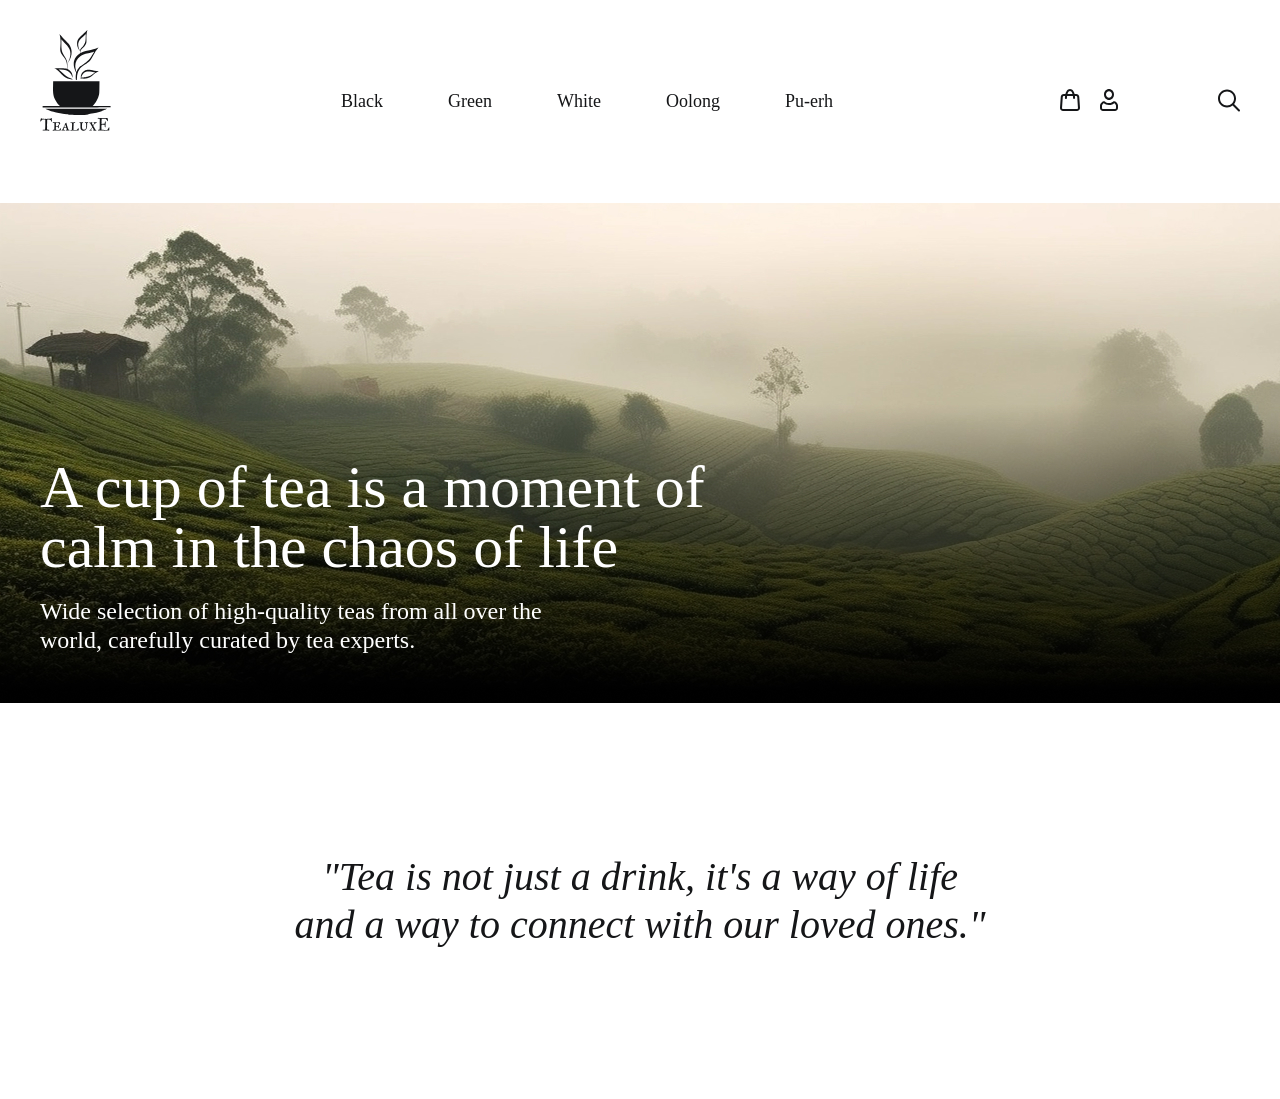
==== main.html @ 724eb08b "First commit" ====
<!DOCTYPE html>
<html lang="en">
  <head>
    <meta charset="UTF-8" />
    <meta name="viewport" content="width=device-width, initial-scale=1.0" />
    <link rel="preconnect" href="https://fonts.googleapis.com" />
    <link rel="preconnect" href="https://fonts.gstatic.com" crossorigin />
    <link
      href="https://fonts.googleapis.com/css2?family=IBM+Plex+Sans:ital,wght@0,100..700;1,100..700&display=swap"
      rel="stylesheet"
    />
    <link rel="stylesheet" href="assets/css/main.css" />
    <link rel="stylesheet" href="assets/css/reset.css" />
    <title>Tea shop</title>
  </head>
  <body>
    <header class="header">
      <div class="container">
        <div class="header-content">
          <a href="#!" class="logo">
            <img src="assets/img/logo.svg" alt="Logo" />
          </a>
          <nav class="menu">
            <button class="menu-button">
              <span></span>
              <span></span>
              <span></span>
              <span></span>
            </button>
            <ul class="menu-list">
              <li class="menu-item">
                <a href="#!">Black</a>
              </li>
              <li class="menu-item">
                <a href="#!">Green</a>
              </li>
              <li class="menu-item">
                <a href="#!">White</a>
              </li>
              <li class="menu-item">
                <a href="#!">Oolong</a>
              </li>
              <li class="menu-item">
                <a href="#!">Pu-erh</a>
              </li>
            </ul>
          </nav>
          <ul class="user-actions">
            <li class="user-actions-item">
              <a href="#!" class="user-actions-link">
                <img src="assets/img/cart.svg" alt="Cart" />
              </a>
            </li>
            <li class="user-actions-item">
              <a href="#!" class="user-actions-link">
                <img src="assets/img/profile.svg" alt="Profile" />
              </a>
            </li>
            <li class="user-actions-item user-action-item-search">
              <a href="#!" class="user-actions-link ">
                <img src="assets/img/icon.svg" alt="search" />
              </a>
            </li>
          </ul>
        </div>
      </div>
    </header>
    <main class="main">
      <section class="first">
        <div class="container">
          <div class="main-content">
            <h1 class="top-title">
              A cup of tea is a moment of calm in the chaos of life
            </h1>
            <p class="top-text">
              Wide selection of high-quality teas from all over the world,
              carefully curated by tea experts.
            </p>
          </div>
        </div>
      </section>
      <blockquote class="blockqoute">
        <p class="blockqoute-text">
          "Tea is not just a drink, it's a way of life and a way to connect with
          our loved ones."
        </p>
      </blockquote>
    </main>
    <script src="js/main.js"></script>
  </body>
</html>
---- assets/css/main.css ----
body {
    font-family: "IBM Plex Sans", sans-serif;
}

html {
    box-sizing: border-box;
}

*,
*::after,
*::before {
    box-sizing: inherit;
}

a {
    text-decoration: none;
}

.container {
    max-width: 1240px;
    margin: 0 auto;
    padding-left: 20px;
    padding-right: 20px;
}

.header {
    margin-top: 30px;
    margin-bottom: 30px;
}

.header-content {
    display: flex;
    justify-content: space-between;
    align-items: center;

    min-height: 140px;
}

.logo {
    margin-bottom: 35px;
}

.menu-button {
    display: flex;
    flex-direction: column;
    justify-content: space-between;
    display: none;
    width: 40px;
    height: 18px;
}

.menu-button span {
    background-color: #000;
    width: 100%;
    height: 2px;
}

.menu-list {
    display: flex;
    align-items: center;
    gap: 0 65px;
}

.user-actions {
    display: flex;
    align-items: center;
    gap: 0 20px;
}

.user-action-item-search {
    margin-left: 80px;
}

.menu-item a {
font-weight: 400;
font-size: 18px;
line-height: 25px;

color: #151618;

transition: 0.2s;
}

.menu-item a:hover {
    text-decoration: underline;
    opacity: 0.7;
    font-size: 20px;
}

.first {
    background-image: url(../img/back.jpg);
    background-repeat: no-repeat;
    background-position: bottom left;
    background-size: cover;
}

.main-content {
    min-height: 500px;
    display: flex;
    flex-direction: column;
    justify-content: flex-end;
}

.top-title {
font-weight: 400;
font-size: 60px;
line-height: 100%;

color: #FFFFFF;

margin-bottom: 20px;
max-width: 780px;
}

.top-text {
font-weight: 400;
font-size: 24px;
line-height: 29px;

color: #FFFFFF;

margin-bottom: 48px;
max-width: 560px;
}

.blockqoute-text {
font-family: 'Cormorant';
font-style: italic;
font-weight: 300;
font-size: 40px;
line-height: 48px;
text-align: center;

color: #151618;

margin: 150px auto;
max-width: 704px;
}

@media (max-width: 1000px) {
    .user-action-item-search {
        margin-left: 30px;
    }

    .menu {
        margin-right: auto;
    }

    .menu-list {
        margin-left: 60px;
    }

    .logo {
        margin-bottom: 0;
    }

    .header-content {
        min-height: auto;
    }

    .blockqoute-text {
        margin-top: 120px;
        margin-bottom: 150px;
    }
}

@media (max-width: 860px){
    .menu-list{
        position: absolute;
        top: 0;
        left: 0;
        right: 0;
        width: 360px;
        margin: 0 auto;
        background-color:white;
        display: block;
        text-align: center;
        padding-top: 60px;  
    }

    .menu-button {
        display: flex;
    }

    .menu {
        order: -1;
        margin-right: 0;
    }

    .logo {
        margin-left: auto;
        margin-right: 154px;
    }
}

@media (max-width: 768px) {
    .header-content {
        padding-left: 64px;
        padding-right: 64px;
    }

    .blockqoute-text {
        max-width: 640px;
    }
}

@media (max-width: 680px) {
    .container {
        padding-left: 10px;
        padding-right: 10px;
    }

    .header-content {
        padding-left: 0;
        padding-right: 0;
    }

    .top-title {
        font-size: 40px;
    }

    .blockqoute-text {
        font-size: 16px;
        max-width: 376px;
        margin-top: 60px;
        margin-bottom: 60px;
    }
}

@media (max-width: 480px) {
    .logo {
        margin-right: 80px;
    }

    .logo img {
        width: 40px;
    }
}

@media (max-width: 360px) {
    .logo {
        margin-right: 50px;
    }

    .user-action-item-search {
        margin-left: 0;
    }

    .header-content {
        padding: 10px 0;
    }

    .top-title {
        font-size: 24px;
        margin-bottom: 10px;
    }

    .top-text {
        font-size: 13px;
        margin-bottom: 30px;
    }

    .main-content {
        min-height: 367px;
    }

    .blockqoute-text {
        max-width: 340px;
        margin-top: 70px;
        margin-bottom: 80px;
    }
}
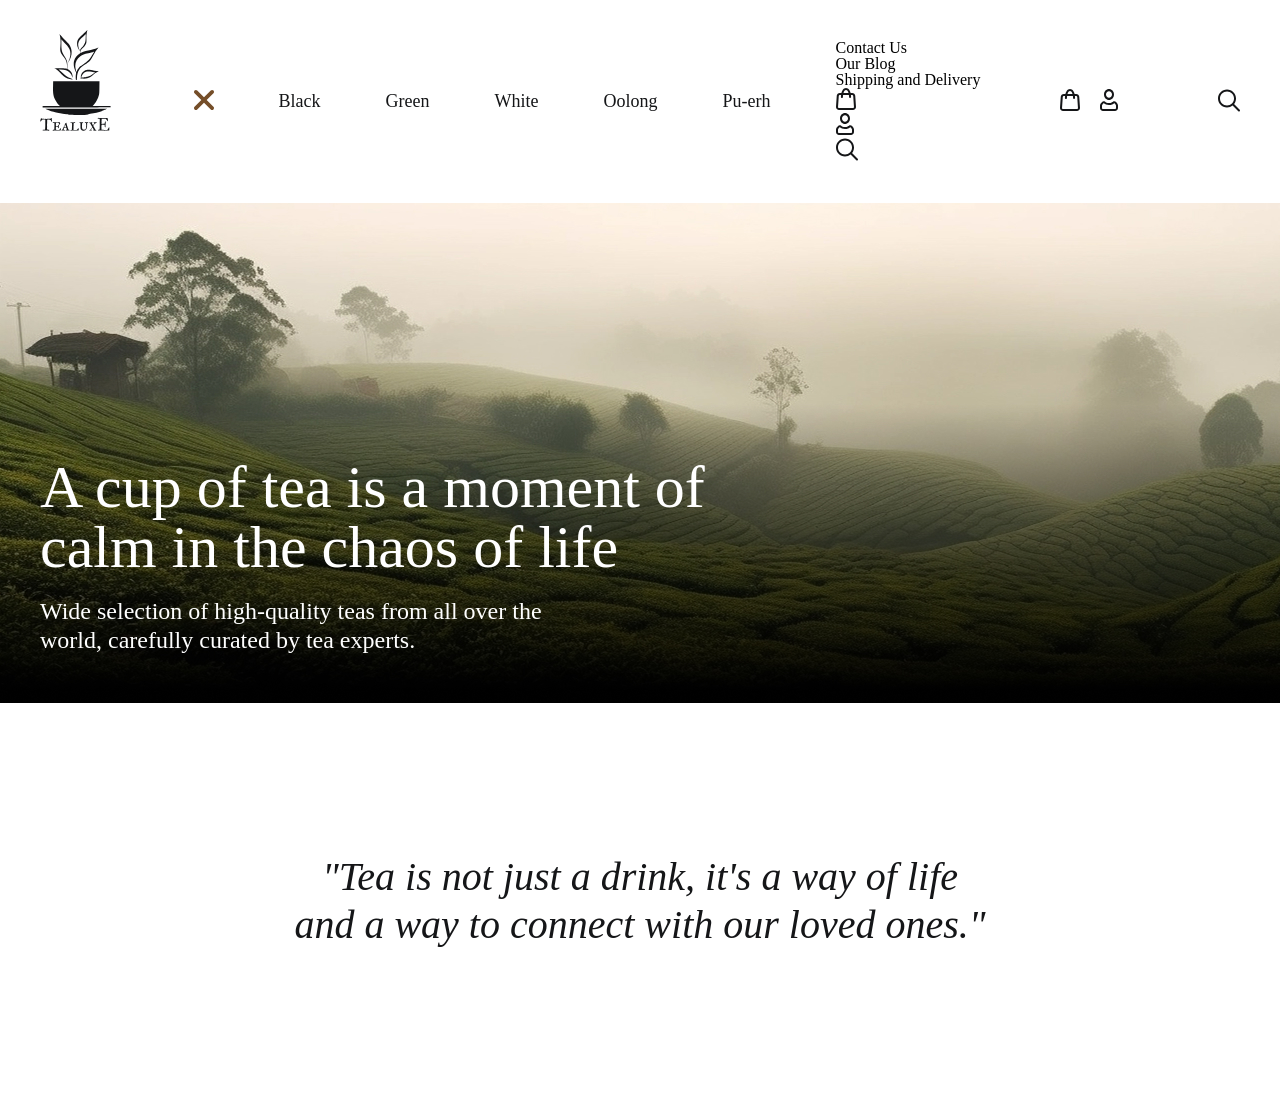
==== commit 64271dfb: "New update" ====
--- a/main.html
+++ b/main.html
@@ -28,6 +28,11 @@
               <span></span>
             </button>
             <ul class="menu-list">
+              <li class="menu-close">
+                <button class="menu-close-btn">
+                  <img src="assets/img/close.svg" alt="Close">
+                </button>
+              </li>
               <li class="menu-item">
                 <a href="#!">Black</a>
               </li>
@@ -43,6 +48,38 @@
               <li class="menu-item">
                 <a href="#!">Pu-erh</a>
               </li>
+              <li class="mobile-nav">
+                <ul class="mobile-menu">
+                  <li class="mobile-menu-item">
+                    <a href="#!" class="mobile-menu-link"> Contact Us </a>
+                  </li>
+                  <li class="mobile-menu-item">
+                    <a href="#!" class="mobile-menu-link"> Our Blog</a>
+                  </li>
+                  <li class="mobile-menu-item">
+                    <a href="#!" class="mobile-menu-link">
+                      Shipping and Delivery</a
+                    >
+                  </li>
+                </ul>
+                <ul class="mobile-actions">
+                  <li class="mobile-actions-item">
+                    <a href="#!" class="mobile-actions-link">
+                      <img src="assets/img/cart.svg" alt="Cart" />
+                    </a>
+                  </li>
+                  <li class="mobile-actions-item">
+                    <a href="#!" class="mobile-actions-link">
+                      <img src="assets/img/profile.svg" alt="Profile" />
+                    </a>
+                  </li>
+                  <li class="mobile-actions-item">
+                    <a href="#!" class="mobile-actions-link">
+                      <img src="assets/img/icon.svg" alt="search" />
+                    </a>
+                  </li>
+                </ul>
+              </li>
             </ul>
           </nav>
           <ul class="user-actions">
@@ -57,7 +94,7 @@
               </a>
             </li>
             <li class="user-actions-item user-action-item-search">
-              <a href="#!" class="user-actions-link ">
+              <a href="#!" class="user-actions-link">
                 <img src="assets/img/icon.svg" alt="search" />
               </a>
             </li>
--- a/assets/css/main.css
+++ b/assets/css/main.css
@@ -178,6 +178,23 @@
         padding-top: 60px;  
     }
 
+    .menu-item {
+        margin-bottom: 30px;
+        font-size: 24px;
+        font-weight: 400;
+    }
+
+    .menu-close-btn {
+        position: absolute;
+        top:20px;
+        right: 20px;
+    }
+
+    .mobile-menu {
+        margin-top: 60px;
+        padding-top: 60px;
+    }
+
     .menu-button {
         display: flex;
     }
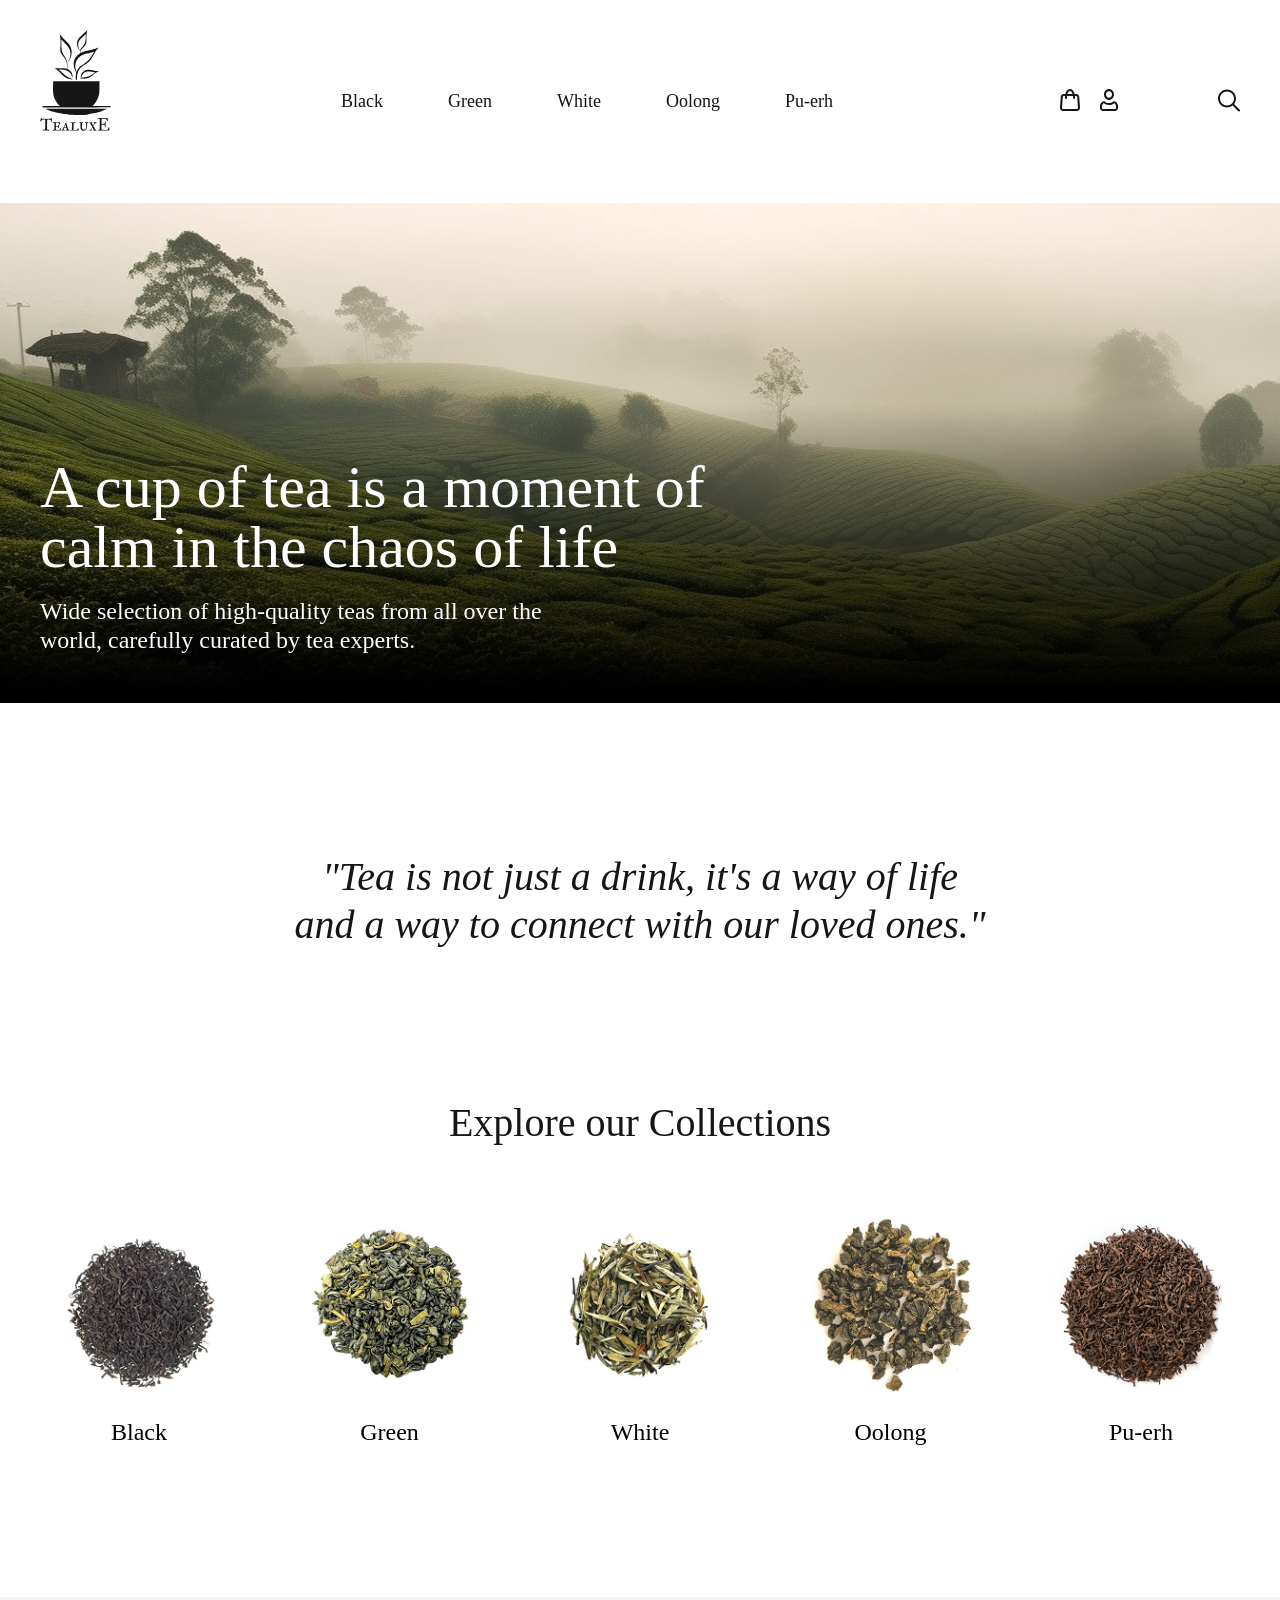
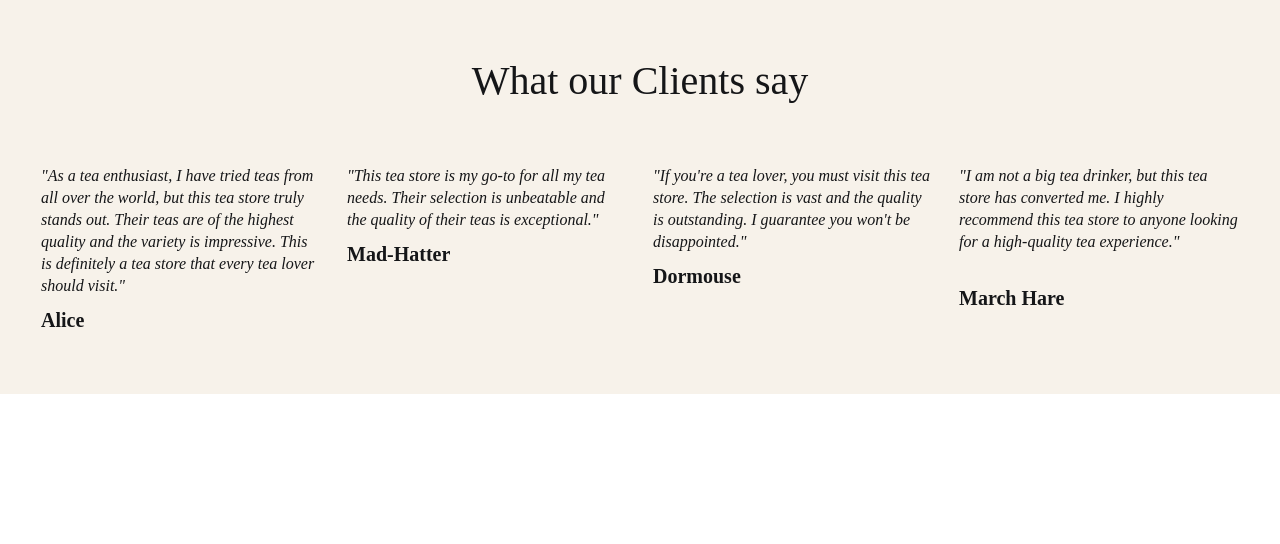
==== commit a6121713: "Version 1.0.3" ====
--- a/main.html
+++ b/main.html
@@ -30,7 +30,7 @@
             <ul class="menu-list">
               <li class="menu-close">
                 <button class="menu-close-btn">
-                  <img src="assets/img/close.svg" alt="Close">
+                  <img src="assets/img/close.svg" alt="Close" />
                 </button>
               </li>
               <li class="menu-item">
@@ -122,6 +122,73 @@
           our loved ones."
         </p>
       </blockquote>
+      <section class="assortiment">
+        <div class="container">
+          <h3 class="assortiment-title">Explore our Collections</h3>
+          <ul class="assortiment-content">
+            <li class="assortiment-item">
+              <img src="assets/img/black.png" alt="" class="assortiment-img" />
+              <p class="assortiment-item-title">Black</p>
+            </li>
+            <li class="assortiment-item">
+              <img src="assets/img/green.png" alt="" class="assortiment-img" />
+              <p class="assortiment-item-title">Green</p>
+            </li>
+            <li class="assortiment-item">
+              <img src="assets/img/white.png" alt="" class="assortiment-img" />
+              <p class="assortiment-item-title">White</p>
+            </li>
+            <li class="assortiment-item">
+              <img src="assets/img/oolong.png" alt="" class="assortiment-img" />
+              <p class="assortiment-item-title">Oolong</p>
+            </li>
+            <li class="assortiment-item">
+              <img src="assets/img/puerh.png" alt="" class="assortiment-img" />
+              <p class="assortiment-item-title">Pu-erh</p>
+            </li>
+          </ul>
+        </div>
+      </section>
+      <section class="feedback">
+        <div class="container">
+          <h3 class="feedback-title">What our Clients say</h3>
+          <ul class="feedback-content">
+            <li class="feedback-item">
+              <p class="feedback-text">
+                "As a tea enthusiast, I have tried teas from all over the world,
+                but this tea store truly stands out. Their teas are of the
+                highest quality and the variety is impressive. This is
+                definitely a tea store that every tea lover should visit."
+              </p>
+              <p class="feedback-author">Alice</p>
+            </li>
+            <li class="feedback-item">
+              <p class="feedback-text">
+                "This tea store is my go-to for all my tea needs. Their
+                selection is unbeatable and the quality of their teas is
+                exceptional."
+              </p>
+              <p class="feedback-author">Mad-Hatter</p>
+            </li>
+            <li class="feedback-item">
+              <p class="feedback-text">
+                "If you're a tea lover, you must visit this tea store. The
+                selection is vast and the quality is outstanding. I guarantee
+                you won't be disappointed."
+              </p>
+              <p class="feedback-author">Dormouse</p>
+            </li>
+            <li class="feedback-item">
+              <p class="feedback-text">
+                "I am not a big tea drinker, but this tea store has converted
+                me. I highly recommend this tea store to anyone looking for a
+                high-quality tea experience."
+              </p>
+              <p class="feedback-author">March Hare</p>
+            </li>
+          </ul>
+        </div>
+      </section>
     </main>
     <script src="js/main.js"></script>
   </body>
--- a/assets/css/main.css
+++ b/assets/css/main.css
@@ -1,289 +1,544 @@
 body {
-    font-family: "IBM Plex Sans", sans-serif;
+  font-family: "IBM Plex Sans", sans-serif;
 }
 
 html {
-    box-sizing: border-box;
+  box-sizing: border-box;
 }
 
 *,
 *::after,
 *::before {
-    box-sizing: inherit;
+  box-sizing: inherit;
 }
 
 a {
-    text-decoration: none;
+  text-decoration: none;
+}
+
+.mobile-nav {
+  display: none;
+}
+
+.menu-close {
+  display: none;
 }
 
 .container {
-    max-width: 1240px;
+  max-width: 1240px;
+  margin: 0 auto;
+  padding-left: 20px;
+  padding-right: 20px;
+}
+
+.header {
+  margin-top: 30px;
+  margin-bottom: 30px;
+}
+
+.header-content {
+  display: flex;
+  justify-content: space-between;
+  align-items: center;
+
+  min-height: 140px;
+}
+
+.logo {
+  margin-bottom: 35px;
+}
+
+.menu-button {
+  display: flex;
+  flex-direction: column;
+  justify-content: space-between;
+  display: none;
+  width: 40px;
+  height: 18px;
+}
+
+.menu-button span {
+  background-color: #000;
+  width: 100%;
+  height: 2px;
+}
+
+/* .feedback-item.feedback-item-hide {
+    display: none;
+}*/
+
+.menu-list {
+  display: flex;
+  align-items: center;
+  gap: 0 65px;
+}
+
+.user-actions {
+  display: flex;
+  align-items: center;
+  gap: 0 20px;
+}
+
+.user-action-item-search {
+  margin-left: 80px;
+}
+
+.menu-item a {
+  font-weight: 400;
+  font-size: 18px;
+  line-height: 25px;
+
+  color: #151618;
+
+  transition: 0.2s;
+}
+
+.menu-item a:hover {
+  text-decoration: underline;
+  opacity: 0.7;
+  font-size: 20px;
+}
+
+.first {
+  background-image: url(../img/back.jpg);
+  background-repeat: no-repeat;
+  background-position: bottom left;
+  background-size: cover;
+}
+
+.main-content {
+  min-height: 500px;
+  display: flex;
+  flex-direction: column;
+  justify-content: flex-end;
+}
+
+.top-title {
+  font-weight: 400;
+  font-size: 60px;
+  line-height: 100%;
+
+  color: #ffffff;
+
+  margin-bottom: 20px;
+  max-width: 780px;
+}
+
+.top-text {
+  font-weight: 400;
+  font-size: 24px;
+  line-height: 29px;
+
+  color: #ffffff;
+
+  margin-bottom: 48px;
+  max-width: 560px;
+}
+
+.blockqoute-text {
+  font-family: "Cormorant";
+  font-style: italic;
+  font-weight: 300;
+  font-size: 40px;
+  line-height: 48px;
+  text-align: center;
+
+  color: #151618;
+
+  margin: 150px auto;
+  max-width: 704px;
+}
+
+.assortiment {
+  margin-bottom: 150px;
+}
+
+.assortiment-title {
+  margin-bottom: 60px;
+  text-align: center;
+
+  font-style: normal;
+  font-weight: 400;
+  font-size: 40px;
+  line-height: 48px;
+
+  color: #151618;
+}
+
+.assortiment-content {
+  display: flex;
+  align-items: center;
+  justify-content: space-between;
+  gap: 0 40px;
+}
+
+.assortiment-img {
+  max-width: 208px;
+  max-height: 208px;
+  width: 100%;
+
+  padding-bottom: 10px;
+}
+
+.assortiment-item-title {
+  text-align: center;
+  font-style: normal;
+  font-weight: 400;
+  font-size: 24px;
+  line-height: 29px;
+}
+
+.feedback {
+  margin-bottom: 150px;
+
+  background: #f7f2ea;
+}
+
+.feedback-title {
+  text-align: center;
+  padding-top: 60px;
+  padding-bottom: 60px;
+
+  font-style: normal;
+  font-weight: 400;
+  font-size: 40px;
+  line-height: 48px;
+
+  color: #151618;
+}
+
+.feedback-content {
+    display: flex;
+    justify-content: center;
+    flex-wrap: wrap;
+
+    padding-bottom: 60px;
+    gap: 0 26px;
+}
+
+.feedback-text {
+    margin-bottom: 10px;
+}
+
+.feedback-item:nth-child(1) .feedback-text {
+width: 280px;
+height: 132px;
+
+font-style: italic;
+font-weight: 300;
+font-size: 16px;
+line-height: 22px;
+
+color: #151618;
+}
+
+.feedback-item:nth-child(2) .feedback-text {
+width: 280px;
+height: 66px;
+
+font-style: italic;
+font-weight: 300;
+font-size: 16px;
+line-height: 22px;
+
+color: #151618;
+}
+
+.feedback-item:nth-child(3) .feedback-text {
+width: 280px;
+height: 88px;
+
+font-style: italic;
+font-weight: 300;
+font-size: 16px;
+line-height: 22px;
+
+color: #151618;
+}
+
+.feedback-item:nth-child(4) .feedback-text {
+width: 280px;
+height: 110px;
+
+font-style: italic;
+font-weight: 300;
+font-size: 16px;
+line-height: 22px;
+
+color: #151618;
+}
+
+.feedback-author {
+font-style: normal;
+font-weight: 600;
+font-size: 20px;
+line-height: 27px;
+
+color: #151618;
+}
+
+@media (max-width: 1000px) {
+  .user-action-item-search {
+    margin-left: 30px;
+  }
+
+  .menu {
+    margin-right: auto;
+  }
+
+  .menu-list {
+    margin-left: 60px;
+  }
+
+  .logo {
+    margin-bottom: 0;
+  }
+
+  .header-content {
+    min-height: auto;
+  }
+
+  .blockqoute-text {
+    margin-top: 120px;
+    margin-bottom: 150px;
+  }
+
+  .assortiment {
+    margin-bottom: 120px;
+  }
+
+  .assortiment-content {
+    gap: 0;
+  }
+
+  .feedback {
+    margin-bottom: 120px;
+  }
+
+  .feedback-item:last-child {
+    display: none;
+  }
+}
+
+@media (max-width: 860px) {
+  .menu-list {
+    transform: translateY(-100%);
+    position: absolute;
+    top: 0;
+    left: 0;
+    right: 0;
+    width: 460px;
     margin: 0 auto;
-    padding-left: 20px;
-    padding-right: 20px;
-}
-
-.header {
-    margin-top: 30px;
+    background-color: white;
+    display: block;
+    text-align: center;
+    padding-top: 60px;
+    transition: transform 0.7s ease;
+  }
+
+  .menu-list.menu-list-open {
+    transform: translateY(-0%);
+  }
+
+  .menu-item {
     margin-bottom: 30px;
-}
-
-.header-content {
-    display: flex;
-    justify-content: space-between;
-    align-items: center;
-
-    min-height: 140px;
-}
-
-.logo {
-    margin-bottom: 35px;
-}
-
-.menu-button {
-    display: flex;
-    flex-direction: column;
-    justify-content: space-between;
-    display: none;
-    width: 40px;
-    height: 18px;
-}
-
-.menu-button span {
-    background-color: #000;
-    width: 100%;
-    height: 2px;
-}
-
-.menu-list {
+    font-size: 24px;
+    font-weight: 400;
+  }
+
+  .menu-item:hover {
+    font-size: 26px;
+    text-decoration: underline;
+  }
+
+  .menu-close-btn {
+    position: absolute;
+    top: 20px;
+    right: 20px;
+  }
+
+  .mobile-menu {
+    margin-top: 60px;
+    padding-top: 60px;
+    margin: 0 30px;
+    border-top: 2px solid #f7f2ea;
+  }
+
+  .mobile-actions {
+    background-color: #f7f2ea;
+    height: 60px;
+    padding: 0 80px;
     display: flex;
     align-items: center;
-    gap: 0 65px;
-}
-
-.user-actions {
+    justify-content: space-between;
+  }
+
+  .menu-button {
     display: flex;
-    align-items: center;
-    gap: 0 20px;
-}
-
-.user-action-item-search {
-    margin-left: 80px;
-}
-
-.menu-item a {
-font-weight: 400;
-font-size: 18px;
-line-height: 25px;
-
-color: #151618;
-
-transition: 0.2s;
-}
-
-.menu-item a:hover {
-    text-decoration: underline;
-    opacity: 0.7;
-    font-size: 20px;
-}
-
-.first {
-    background-image: url(../img/back.jpg);
-    background-repeat: no-repeat;
-    background-position: bottom left;
-    background-size: cover;
-}
-
-.main-content {
-    min-height: 500px;
-    display: flex;
-    flex-direction: column;
-    justify-content: flex-end;
-}
-
-.top-title {
-font-weight: 400;
-font-size: 60px;
-line-height: 100%;
-
-color: #FFFFFF;
-
-margin-bottom: 20px;
-max-width: 780px;
-}
-
-.top-text {
-font-weight: 400;
-font-size: 24px;
-line-height: 29px;
-
-color: #FFFFFF;
-
-margin-bottom: 48px;
-max-width: 560px;
-}
-
-.blockqoute-text {
-font-family: 'Cormorant';
-font-style: italic;
-font-weight: 300;
-font-size: 40px;
-line-height: 48px;
-text-align: center;
-
-color: #151618;
-
-margin: 150px auto;
-max-width: 704px;
-}
-
-@media (max-width: 1000px) {
-    .user-action-item-search {
-        margin-left: 30px;
-    }
-
-    .menu {
-        margin-right: auto;
-    }
-
-    .menu-list {
-        margin-left: 60px;
-    }
-
-    .logo {
-        margin-bottom: 0;
-    }
-
-    .header-content {
-        min-height: auto;
-    }
-
-    .blockqoute-text {
-        margin-top: 120px;
-        margin-bottom: 150px;
-    }
-}
-
-@media (max-width: 860px){
-    .menu-list{
-        position: absolute;
-        top: 0;
-        left: 0;
-        right: 0;
-        width: 360px;
-        margin: 0 auto;
-        background-color:white;
-        display: block;
-        text-align: center;
-        padding-top: 60px;  
-    }
-
-    .menu-item {
-        margin-bottom: 30px;
-        font-size: 24px;
-        font-weight: 400;
-    }
-
-    .menu-close-btn {
-        position: absolute;
-        top:20px;
-        right: 20px;
-    }
-
-    .mobile-menu {
-        margin-top: 60px;
-        padding-top: 60px;
-    }
-
-    .menu-button {
-        display: flex;
-    }
-
-    .menu {
-        order: -1;
-        margin-right: 0;
-    }
-
-    .logo {
-        margin-left: auto;
-        margin-right: 154px;
-    }
+  }
+
+  .mobile-menu-item {
+    margin-bottom: 35px;
+  }
+
+  .mobile-nav,
+  .menu-close {
+    display: block;
+  }
+
+  .menu {
+    order: -1;
+    margin-right: 0;
+  }
+
+  .logo {
+    margin-left: auto;
+    margin-right: 154px;
+  }
 }
 
 @media (max-width: 768px) {
-    .header-content {
-        padding-left: 64px;
-        padding-right: 64px;
-    }
-
-    .blockqoute-text {
-        max-width: 640px;
-    }
+  .header-content {
+    padding-left: 64px;
+    padding-right: 64px;
+  }
+
+  .blockqoute-text {
+    max-width: 640px;
+  }
+
+  .assortiment {
+    margin-bottom: 120px;
+  }
+
+  .assortiment-content {
+    flex-wrap: wrap;
+    justify-content: center;
+  }
+
+  .feedback-item:nth-child(1) {
+    margin-bottom: 10px;
+  }
+
+  .feedback-item:last-child {
+    display: block;
+  }
+
+  .feedback-content {
+    flex-wrap: wrap;
+    gap: 30px 76px;
+  }
 }
 
 @media (max-width: 680px) {
-    .container {
-        padding-left: 10px;
-        padding-right: 10px;
-    }
-
-    .header-content {
-        padding-left: 0;
-        padding-right: 0;
-    }
-
-    .top-title {
-        font-size: 40px;
-    }
-
-    .blockqoute-text {
-        font-size: 16px;
-        max-width: 376px;
-        margin-top: 60px;
-        margin-bottom: 60px;
-    }
+  .container {
+    padding-left: 10px;
+    padding-right: 10px;
+  }
+
+  .header-content {
+    padding-left: 0;
+    padding-right: 0;
+  }
+
+  .top-title {
+    font-size: 40px;
+  }
+
+  .blockqoute-text {
+    font-size: 16px;
+    max-width: 376px;
+    margin-top: 60px;
+    margin-bottom: 60px;
+  }
 }
 
 @media (max-width: 480px) {
-    .logo {
-        margin-right: 80px;
-    }
-
-    .logo img {
-        width: 40px;
-    }
+  .logo {
+    margin-right: 80px;
+  }
+
+  .logo img {
+    width: 40px;
+  }
+
+  .menu-list {
+    width: 360px;
+  }
+
+  .assortiment {
+    margin-bottom: 60px;
+  }
+
+  .feedback-title {
+    padding-bottom: 50px;
+    padding-top: 50px;
+  }
+
+  .feedback-content {
+    display: grid;
+    grid-template-columns: 1fr 1fr;
+    gap: 30px 20px;
+
+    padding-bottom: 50px;
+  }
+
+  .feedback-item {
+    flex-basis: 220px;
+  }
 }
 
 @media (max-width: 360px) {
-    .logo {
-        margin-right: 50px;
-    }
-
-    .user-action-item-search {
-        margin-left: 0;
-    }
-
-    .header-content {
-        padding: 10px 0;
-    }
-
-    .top-title {
-        font-size: 24px;
-        margin-bottom: 10px;
-    }
-
-    .top-text {
-        font-size: 13px;
-        margin-bottom: 30px;
-    }
-
-    .main-content {
-        min-height: 367px;
-    }
-
-    .blockqoute-text {
-        max-width: 340px;
-        margin-top: 70px;
-        margin-bottom: 80px;
-    }
+  .logo {
+    margin-right: 50px;
+  }
+
+  .user-action-item-search {
+    margin-left: 0;
+  }
+
+  .header-content {
+    padding: 10px 0;
+  }
+
+  .top-title {
+    font-size: 24px;
+    margin-bottom: 10px;
+  }
+
+  .top-text {
+    font-size: 13px;
+    margin-bottom: 30px;
+  }
+
+  .main-content {
+    min-height: 367px;
+  }
+
+  .blockqoute-text {
+    max-width: 340px;
+    margin-top: 70px;
+    margin-bottom: 80px;
+  }
+
+  .assortiment {
+    margin-bottom: 80px;
+  }
+
+  .assortiment-img {
+    max-width: 170px;
+  }
+
+  .feedback-content {
+    align-items:center;
+    grid-template-columns: 1fr;
+  }
+
+  .feedback-item:nth-child(3) {
+    display: none;
+  }
+
+  .feedback-item:nth-child(4) {
+    display: none;
+  }
 }
